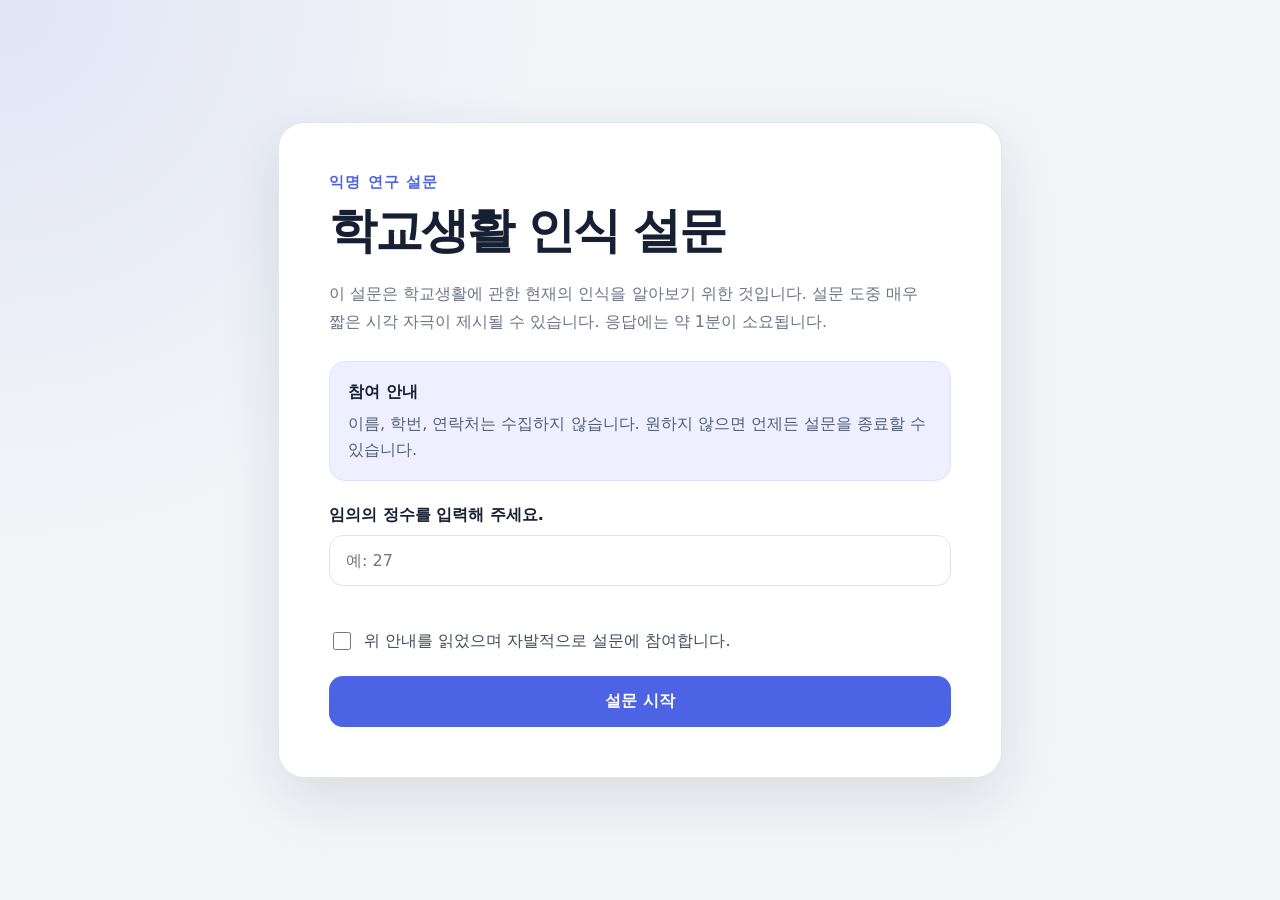
==== index.html @ a40dfb03 "Add files via upload" ====
<!DOCTYPE html>
<html lang="ko">
<head>
  <meta charset="UTF-8" />
  <meta name="viewport" content="width=device-width, initial-scale=1.0" />
  <meta name="description" content="감정 전염 연구를 위한 익명 설문" />
  <title>학교생활 인식 설문</title>
  <link rel="stylesheet" href="style.css" />
</head>
<body>
  <main class="app-shell">
    <section id="introScreen" class="card screen active" aria-labelledby="introTitle">
      <p class="eyebrow">익명 연구 설문</p>
      <h1 id="introTitle">학교생활 인식 설문</h1>
      <p class="intro-copy">
        이 설문은 학교생활에 관한 현재의 인식을 알아보기 위한 것입니다.
        설문 도중 매우 짧은 시각 자극이 제시될 수 있습니다. 응답에는 약 1분이 소요됩니다.
      </p>

      <div class="notice-box">
        <strong>참여 안내</strong>
        <p>이름, 학번, 연락처는 수집하지 않습니다. 원하지 않으면 언제든 설문을 종료할 수 있습니다.</p>
      </div>

      <label class="field-label" for="participantNumber">임의의 정수를 입력해 주세요.</label>
      <input
        id="participantNumber"
        class="number-input"
        type="number"
        inputmode="numeric"
        step="1"
        placeholder="예: 27"
        autocomplete="off"
      />
      <p id="numberError" class="error-text" role="alert" aria-live="polite"></p>

      <label class="consent-row">
        <input id="consentCheck" type="checkbox" />
        <span>위 안내를 읽었으며 자발적으로 설문에 참여합니다.</span>
      </label>

      <button id="startButton" class="primary-button" type="button">설문 시작</button>
    </section>

    <section id="surveyScreen" class="card screen" aria-labelledby="questionText">
      <div class="progress-wrap" aria-label="설문 진행률">
        <div class="progress-meta">
          <span id="progressText">1 / 5</span>
          <span>한 문항씩 응답해 주세요</span>
        </div>
        <div class="progress-track" aria-hidden="true">
          <div id="progressBar" class="progress-bar"></div>
        </div>
      </div>

      <p id="questionNumber" class="question-number">문항 1</p>
      <h2 id="questionText" class="question-text"></h2>
      <p class="scale-instruction">현재 생각과 가장 가까운 숫자를 선택해 주세요.</p>

      <div id="scaleButtons" class="scale-grid" role="radiogroup" aria-label="1점부터 10점까지 선택"></div>

      <div class="scale-labels" aria-hidden="true">
        <span><strong>1</strong><br />매우 그렇지 않다</span>
        <span><strong>10</strong><br />매우 그렇다</span>
      </div>

      <button id="nextButton" class="primary-button" type="button" disabled>다음</button>
    </section>

    <section id="completeScreen" class="card screen" aria-labelledby="completeTitle">
      <p class="eyebrow">응답 완료</p>
      <h1 id="completeTitle">참여해 주셔서 감사합니다.</h1>
      <p id="submitStatus" class="intro-copy" aria-live="polite">응답을 처리하고 있습니다.</p>

      <div class="notice-box debrief-box">
        <strong>사후 안내</strong>
        <p>
          이 설문은 짧게 제시되는 얼굴 표정이 이후의 학교생활 평가에 영향을 주는지 탐색하기 위한 연구입니다.
          해당 자극은 참가자에게 위해를 주기 위한 것이 아니며, 불편함이 남는다면 연구 담당 교사에게 알려 주세요.
        </p>
      </div>

      <button id="downloadButton" class="secondary-button hidden" type="button">내 응답 파일 저장</button>
      <button id="restartButton" class="text-button" type="button">처음으로 돌아가기</button>
    </section>
  </main>

  <div id="primeOverlay" class="prime-overlay" aria-hidden="true">
    <img id="primeImage" src="" alt="짧게 제시되는 얼굴 표정 자극" />
  </div>

  <script src="script.js"></script>
</body>
</html>
---- style.css ----
:root {
  --bg: #f3f5f8;
  --card: #ffffff;
  --text: #172033;
  --muted: #6c7485;
  --line: #dfe4ec;
  --accent: #4d63e6;
  --accent-dark: #3549c5;
  --accent-soft: #eef0ff;
  --danger: #c43e4f;
  --shadow: 0 20px 60px rgba(28, 39, 67, 0.12);
}

* {
  box-sizing: border-box;
}

html,
body {
  min-height: 100%;
}

body {
  margin: 0;
  font-family: "Pretendard", "Noto Sans KR", system-ui, -apple-system, BlinkMacSystemFont, "Segoe UI", sans-serif;
  color: var(--text);
  background:
    radial-gradient(circle at top left, rgba(77, 99, 230, 0.11), transparent 34rem),
    var(--bg);
}

button,
input {
  font: inherit;
}

button {
  -webkit-tap-highlight-color: transparent;
}

.app-shell {
  width: min(100%, 760px);
  margin: 0 auto;
  min-height: 100vh;
  padding: 32px 18px;
  display: grid;
  align-items: center;
}

.card {
  width: 100%;
  padding: clamp(26px, 5vw, 50px);
  background: var(--card);
  border: 1px solid rgba(223, 228, 236, 0.92);
  border-radius: 26px;
  box-shadow: var(--shadow);
}

.screen {
  display: none;
}

.screen.active {
  display: block;
  animation: rise 240ms ease both;
}

@keyframes rise {
  from {
    opacity: 0;
    transform: translateY(8px);
  }
  to {
    opacity: 1;
    transform: translateY(0);
  }
}

.eyebrow,
.question-number {
  margin: 0 0 10px;
  color: var(--accent);
  font-size: 0.92rem;
  font-weight: 800;
  letter-spacing: 0.08em;
}

h1,
h2,
p {
  word-break: keep-all;
}

h1 {
  margin: 0;
  font-size: clamp(2rem, 6vw, 3rem);
  line-height: 1.2;
  letter-spacing: -0.045em;
}

.intro-copy {
  margin: 20px 0 0;
  color: var(--muted);
  font-size: 1rem;
  line-height: 1.8;
}

.notice-box {
  margin: 24px 0;
  padding: 17px 18px;
  border: 1px solid #dfe3ff;
  border-radius: 16px;
  background: var(--accent-soft);
  line-height: 1.65;
}

.notice-box p {
  margin: 5px 0 0;
  color: #525d76;
}

.debrief-box {
  background: #f7f8fb;
  border-color: var(--line);
}

.field-label {
  display: block;
  margin: 4px 0 9px;
  font-weight: 750;
}

.number-input {
  width: 100%;
  padding: 15px 16px;
  border: 1px solid var(--line);
  border-radius: 14px;
  outline: none;
  color: var(--text);
  background: #fff;
  transition: border-color 160ms ease, box-shadow 160ms ease;
}

.number-input:focus {
  border-color: var(--accent);
  box-shadow: 0 0 0 4px rgba(77, 99, 230, 0.12);
}

.error-text {
  min-height: 1.4em;
  margin: 7px 0 0;
  color: var(--danger);
  font-size: 0.88rem;
}

.consent-row {
  display: flex;
  gap: 10px;
  align-items: flex-start;
  margin: 16px 0 22px;
  color: #424b5d;
  line-height: 1.55;
  cursor: pointer;
}

.consent-row input {
  width: 18px;
  height: 18px;
  margin-top: 3px;
  accent-color: var(--accent);
}

.primary-button,
.secondary-button,
.text-button {
  width: 100%;
  border: 0;
  border-radius: 14px;
  cursor: pointer;
  transition: transform 140ms ease, opacity 140ms ease, background 140ms ease;
}

.primary-button {
  padding: 15px 20px;
  color: #fff;
  background: var(--accent);
  font-weight: 800;
}

.primary-button:hover:not(:disabled) {
  background: var(--accent-dark);
  transform: translateY(-1px);
}

.primary-button:disabled {
  opacity: 0.42;
  cursor: not-allowed;
}

.secondary-button {
  margin-top: 8px;
  padding: 14px 20px;
  color: var(--accent-dark);
  background: var(--accent-soft);
  font-weight: 800;
}

.text-button {
  margin-top: 10px;
  padding: 12px;
  color: var(--muted);
  background: transparent;
  font-weight: 700;
}

.progress-wrap {
  margin-bottom: 36px;
}

.progress-meta {
  display: flex;
  justify-content: space-between;
  gap: 16px;
  margin-bottom: 10px;
  color: var(--muted);
  font-size: 0.88rem;
}

.progress-meta span:first-child {
  color: var(--accent);
  font-weight: 800;
}

.progress-track {
  height: 8px;
  overflow: hidden;
  background: #e9ecf3;
  border-radius: 999px;
}

.progress-bar {
  width: 20%;
  height: 100%;
  background: var(--accent);
  border-radius: inherit;
  transition: width 260ms ease;
}

.question-text {
  min-height: 4.4em;
  margin: 0;
  font-size: clamp(1.45rem, 4vw, 2rem);
  line-height: 1.45;
  letter-spacing: -0.035em;
}

.scale-instruction {
  margin: 12px 0 22px;
  color: var(--muted);
}

.scale-grid {
  display: grid;
  grid-template-columns: repeat(5, minmax(44px, 1fr));
  gap: 14px;
  max-width: 540px;
  margin: 0 auto;
}

.scale-button {
  aspect-ratio: 1;
  width: 100%;
  max-width: 72px;
  justify-self: center;
  border: 2px solid var(--line);
  border-radius: 50%;
  color: #485164;
  background: #fff;
  font-weight: 850;
  cursor: pointer;
  transition: transform 130ms ease, border-color 130ms ease, color 130ms ease, background 130ms ease;
}

.scale-button:hover {
  border-color: #9da8ee;
  transform: scale(1.04);
}

.scale-button.selected {
  border-color: var(--accent);
  color: #fff;
  background: var(--accent);
  transform: scale(1.05);
}

.scale-button:focus-visible,
.primary-button:focus-visible,
.secondary-button:focus-visible,
.text-button:focus-visible {
  outline: 4px solid rgba(77, 99, 230, 0.2);
  outline-offset: 3px;
}

.scale-labels {
  display: flex;
  justify-content: space-between;
  margin: 17px 0 28px;
  color: var(--muted);
  font-size: 0.84rem;
  line-height: 1.45;
}

.scale-labels span:last-child {
  text-align: right;
}

.prime-overlay {
  position: fixed;
  inset: 0;
  z-index: 9999;
  display: none;
  align-items: center;
  justify-content: center;
  background: #000;
}

.prime-overlay.visible {
  display: flex;
}

.prime-overlay img {
  width: min(100vw, 900px);
  height: 100vh;
  object-fit: contain;
  background: #000;
}

.hidden {
  display: none !important;
}

@media (max-width: 520px) {
  .app-shell {
    padding: 14px;
  }

  .card {
    padding: 26px 20px;
    border-radius: 22px;
  }

  .scale-grid {
    gap: 10px;
  }

  .progress-meta span:last-child {
    display: none;
  }

  .question-text {
    min-height: 6.2em;
  }
}

@media (prefers-reduced-motion: reduce) {
  *,
  *::before,
  *::after {
    scroll-behavior: auto !important;
    animation-duration: 0.01ms !important;
    animation-iteration-count: 1 !important;
    transition-duration: 0.01ms !important;
  }
}
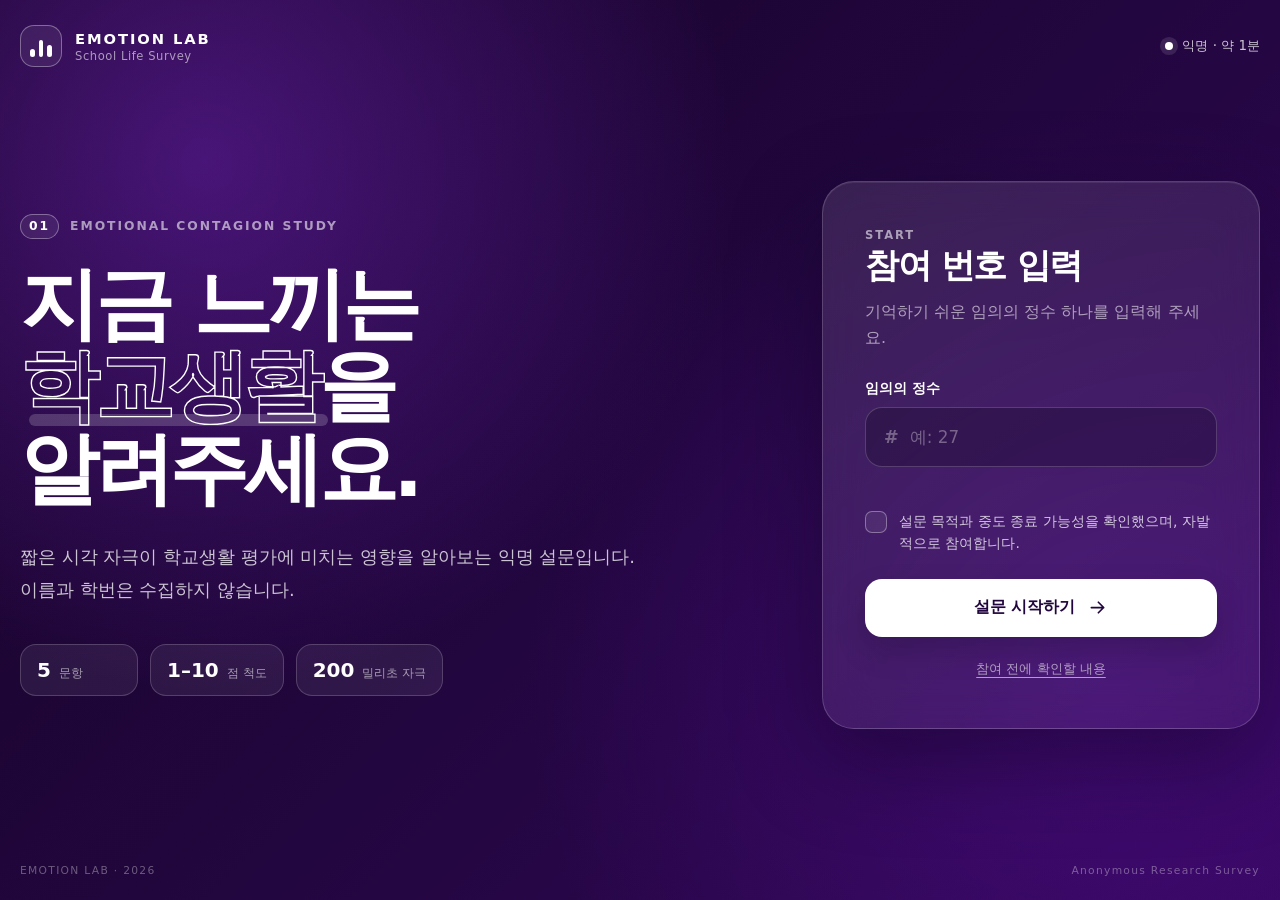
==== commit cd6d2f00: "Add files via upload" ====
--- a/index.html
+++ b/index.html
@@ -3,92 +3,1757 @@
 <head>
   <meta charset="UTF-8" />
   <meta name="viewport" content="width=device-width, initial-scale=1.0" />
-  <meta name="description" content="감정 전염 연구를 위한 익명 설문" />
-  <title>학교생활 인식 설문</title>
-  <link rel="stylesheet" href="style.css" />
+  <meta name="theme-color" content="#21063d" />
+  <meta name="description" content="감정 전염 연구를 위한 익명 학교생활 인식 설문" />
+  <title>학교생활 인식 설문 | Emotional Contagion Study</title>
+  <style>
+:root {
+  --purple-950: #160326;
+  --purple-900: #21063d;
+  --purple-850: #2a0750;
+  --purple-800: #350866;
+  --purple-700: #4b0d87;
+  --purple-600: #6415ad;
+  --white: #ffffff;
+  --white-92: rgba(255, 255, 255, 0.92);
+  --white-76: rgba(255, 255, 255, 0.76);
+  --white-58: rgba(255, 255, 255, 0.58);
+  --white-34: rgba(255, 255, 255, 0.34);
+  --white-18: rgba(255, 255, 255, 0.18);
+  --white-11: rgba(255, 255, 255, 0.11);
+  --white-07: rgba(255, 255, 255, 0.07);
+  --danger: #ffd5df;
+  --shadow: 0 30px 90px rgba(8, 0, 18, 0.42);
+  --radius-xl: 32px;
+  --radius-lg: 24px;
+}
+
+* {
+  box-sizing: border-box;
+}
+
+html {
+  min-height: 100%;
+  background: var(--purple-950);
+}
+
+body {
+  min-height: 100vh;
+  margin: 0;
+  overflow-x: hidden;
+  color: var(--white);
+  background:
+    radial-gradient(circle at 16% 18%, rgba(123, 40, 200, 0.48), transparent 33rem),
+    radial-gradient(circle at 86% 76%, rgba(91, 16, 159, 0.42), transparent 36rem),
+    linear-gradient(135deg, var(--purple-950) 0%, var(--purple-900) 48%, #310657 100%);
+  font-family: "Pretendard", "Noto Sans KR", system-ui, -apple-system, BlinkMacSystemFont, "Segoe UI", sans-serif;
+}
+
+button,
+input {
+  font: inherit;
+}
+
+button {
+  color: inherit;
+  -webkit-tap-highlight-color: transparent;
+}
+
+button,
+a,
+label {
+  -webkit-user-select: none;
+  user-select: none;
+}
+
+.ambient {
+  position: fixed;
+  z-index: -2;
+  border-radius: 50%;
+  filter: blur(12px);
+  pointer-events: none;
+}
+
+.ambient-one {
+  top: -18rem;
+  right: -14rem;
+  width: 42rem;
+  height: 42rem;
+  border: 1px solid var(--white-18);
+  box-shadow: inset 0 0 100px var(--white-07);
+}
+
+.ambient-two {
+  left: -18rem;
+  bottom: -22rem;
+  width: 45rem;
+  height: 45rem;
+  border: 1px solid var(--white-11);
+  box-shadow: inset 0 0 130px rgba(121, 38, 206, 0.16);
+}
+
+.grain {
+  position: fixed;
+  inset: 0;
+  z-index: -1;
+  opacity: 0.23;
+  pointer-events: none;
+  background-image: url("data:image/svg+xml,%3Csvg viewBox='0 0 180 180' xmlns='http://www.w3.org/2000/svg'%3E%3Cfilter id='n'%3E%3CfeTurbulence type='fractalNoise' baseFrequency='.9' numOctaves='3' stitchTiles='stitch'/%3E%3C/filter%3E%3Crect width='100%25' height='100%25' filter='url(%23n)' opacity='.12'/%3E%3C/svg%3E");
+}
+
+.site-header,
+.site-footer,
+.app-stage {
+  width: min(100% - 40px, 1280px);
+  margin-inline: auto;
+}
+
+.site-header {
+  min-height: 92px;
+  display: flex;
+  align-items: center;
+  justify-content: space-between;
+  gap: 20px;
+}
+
+.brand {
+  display: inline-flex;
+  align-items: center;
+  gap: 13px;
+  color: var(--white);
+  text-decoration: none;
+}
+
+.brand-mark {
+  width: 42px;
+  height: 42px;
+  display: grid;
+  grid-template-columns: repeat(3, 1fr);
+  align-items: end;
+  gap: 4px;
+  padding: 9px;
+  border: 1px solid var(--white-34);
+  border-radius: 14px;
+  background: var(--white-07);
+  backdrop-filter: blur(12px);
+}
+
+.brand-mark span {
+  display: block;
+  border-radius: 999px;
+  background: var(--white);
+}
+
+.brand-mark span:nth-child(1) { height: 38%; }
+.brand-mark span:nth-child(2) { height: 78%; }
+.brand-mark span:nth-child(3) { height: 56%; }
+
+.brand-copy {
+  display: grid;
+  gap: 2px;
+}
+
+.brand-copy strong {
+  font-size: 0.92rem;
+  letter-spacing: 0.13em;
+}
+
+.brand-copy small {
+  color: var(--white-58);
+  font-size: 0.72rem;
+  letter-spacing: 0.05em;
+}
+
+.header-status {
+  display: flex;
+  align-items: center;
+  gap: 9px;
+  color: var(--white-76);
+  font-size: 0.84rem;
+}
+
+.status-dot {
+  width: 8px;
+  height: 8px;
+  border-radius: 50%;
+  background: var(--white);
+  box-shadow: 0 0 0 5px var(--white-11);
+}
+
+.app-stage {
+  min-height: calc(100vh - 152px);
+  display: grid;
+  align-items: center;
+  padding: 20px 0 42px;
+}
+
+.screen {
+  display: none;
+  width: 100%;
+}
+
+.screen.active {
+  display: block;
+  animation: screenIn 420ms cubic-bezier(.22, .8, .26, 1) both;
+}
+
+.screen.leaving {
+  display: block;
+  animation: screenOut 190ms ease both;
+}
+
+@keyframes screenIn {
+  from { opacity: 0; transform: translateY(18px) scale(.99); }
+  to { opacity: 1; transform: translateY(0) scale(1); }
+}
+
+@keyframes screenOut {
+  to { opacity: 0; transform: translateY(-8px); }
+}
+
+.glass-panel {
+  border: 1px solid var(--white-18);
+  background: linear-gradient(145deg, var(--white-11), rgba(255,255,255,.055));
+  box-shadow: var(--shadow), inset 0 1px 0 rgba(255,255,255,.08);
+  backdrop-filter: blur(22px);
+  -webkit-backdrop-filter: blur(22px);
+}
+
+.intro-layout {
+  display: grid;
+  grid-template-columns: minmax(0, 1.15fr) minmax(360px, .72fr);
+  gap: clamp(42px, 8vw, 110px);
+  align-items: center;
+}
+
+.hero-copy {
+  padding: 32px 0;
+}
+
+.kicker {
+  display: flex;
+  align-items: center;
+  gap: 11px;
+  margin: 0 0 24px;
+  color: var(--white-58);
+  font-size: 0.77rem;
+  font-weight: 800;
+  letter-spacing: 0.16em;
+}
+
+.kicker span {
+  display: inline-grid;
+  place-items: center;
+  min-width: 34px;
+  height: 25px;
+  padding: 0 8px;
+  border: 1px solid var(--white-34);
+  border-radius: 999px;
+  color: var(--white);
+  background: var(--white-07);
+}
+
+.kicker.centered {
+  justify-content: center;
+}
+
+.hero-copy h1,
+.complete-panel h1 {
+  margin: 0;
+  word-break: keep-all;
+  letter-spacing: -0.055em;
+}
+
+.hero-copy h1 {
+  max-width: 760px;
+  font-size: clamp(3rem, 6.2vw, 6.2rem);
+  line-height: 1.04;
+  font-weight: 760;
+}
+
+.hero-copy h1 span {
+  position: relative;
+  display: inline-block;
+  color: transparent;
+  -webkit-text-stroke: 1.4px var(--white);
+}
+
+.hero-copy h1 span::after {
+  content: "";
+  position: absolute;
+  left: 3%;
+  right: -3%;
+  bottom: 2%;
+  height: 15%;
+  z-index: -1;
+  border-radius: 999px;
+  background: var(--white-18);
+}
+
+.hero-description {
+  max-width: 640px;
+  margin: 30px 0 0;
+  color: var(--white-76);
+  font-size: clamp(.98rem, 1.6vw, 1.12rem);
+  line-height: 1.85;
+  word-break: keep-all;
+}
+
+.feature-row {
+  display: flex;
+  flex-wrap: wrap;
+  gap: 12px;
+  margin-top: 38px;
+}
+
+.feature-chip {
+  min-width: 118px;
+  display: flex;
+  align-items: baseline;
+  gap: 8px;
+  padding: 13px 16px;
+  border: 1px solid var(--white-18);
+  border-radius: 16px;
+  background: var(--white-07);
+}
+
+.feature-chip strong {
+  font-size: 1.25rem;
+}
+
+.feature-chip span {
+  color: var(--white-58);
+  font-size: .76rem;
+}
+
+.start-panel {
+  padding: clamp(28px, 4vw, 42px);
+  border-radius: var(--radius-xl);
+}
+
+.panel-heading {
+  margin-bottom: 30px;
+}
+
+.panel-step,
+.sidebar-label {
+  margin: 0 0 10px;
+  color: var(--white-58);
+  font-size: .72rem;
+  font-weight: 850;
+  letter-spacing: .17em;
+}
+
+.panel-heading h2,
+.modal-card h2 {
+  margin: 0;
+  font-size: clamp(1.65rem, 3vw, 2.15rem);
+  letter-spacing: -.04em;
+}
+
+.panel-heading p {
+  margin: 10px 0 0;
+  color: var(--white-58);
+  line-height: 1.6;
+}
+
+.input-wrap > label {
+  display: block;
+  margin-bottom: 9px;
+  font-size: .85rem;
+  font-weight: 700;
+}
+
+.input-shell {
+  display: flex;
+  align-items: center;
+  gap: 9px;
+  height: 60px;
+  padding: 0 18px;
+  border: 1px solid var(--white-18);
+  border-radius: 17px;
+  background: rgba(7, 0, 18, .24);
+  transition: border-color 160ms ease, background 160ms ease, box-shadow 160ms ease;
+}
+
+.input-shell:focus-within {
+  border-color: var(--white-76);
+  background: rgba(7, 0, 18, .38);
+  box-shadow: 0 0 0 4px var(--white-07);
+}
+
+.input-shell > span {
+  color: var(--white-34);
+  font-size: 1.1rem;
+  font-weight: 800;
+}
+
+.input-shell input {
+  min-width: 0;
+  flex: 1;
+  border: 0;
+  outline: 0;
+  color: var(--white);
+  background: transparent;
+  font-size: 1.05rem;
+}
+
+.input-shell input::placeholder {
+  color: var(--white-34);
+}
+
+.input-shell input::-webkit-outer-spin-button,
+.input-shell input::-webkit-inner-spin-button {
+  margin: 0;
+  -webkit-appearance: none;
+}
+
+.error-text {
+  min-height: 1.35em;
+  margin: 7px 0 0;
+  color: var(--danger);
+  font-size: .82rem;
+}
+
+.consent-row {
+  position: relative;
+  display: grid;
+  grid-template-columns: 22px 1fr;
+  gap: 12px;
+  margin: 18px 0 24px;
+  color: var(--white-76);
+  font-size: .87rem;
+  line-height: 1.6;
+  cursor: pointer;
+}
+
+.consent-row input {
+  position: absolute;
+  opacity: 0;
+  pointer-events: none;
+}
+
+.custom-check {
+  width: 22px;
+  height: 22px;
+  margin-top: 1px;
+  border: 1px solid var(--white-34);
+  border-radius: 7px;
+  background: var(--white-07);
+  transition: background 150ms ease, border-color 150ms ease, transform 150ms ease;
+}
+
+.consent-row input:checked + .custom-check {
+  border-color: var(--white);
+  background: var(--white);
+  transform: scale(.96);
+}
+
+.consent-row input:checked + .custom-check::after {
+  content: "";
+  display: block;
+  width: 8px;
+  height: 4px;
+  margin: 6px 0 0 5px;
+  border-left: 2px solid var(--purple-800);
+  border-bottom: 2px solid var(--purple-800);
+  transform: rotate(-45deg);
+}
+
+.cta-button,
+.next-button,
+.secondary-button,
+.ghost-button,
+.modal-confirm {
+  border: 0;
+  cursor: pointer;
+  transition: transform 150ms ease, opacity 150ms ease, background 150ms ease, box-shadow 150ms ease;
+}
+
+.cta-button,
+.next-button {
+  display: flex;
+  align-items: center;
+  justify-content: center;
+  gap: 12px;
+  color: var(--purple-900);
+  background: var(--white);
+  font-weight: 850;
+  box-shadow: 0 14px 30px rgba(8, 0, 18, .18);
+}
+
+.cta-button {
+  width: 100%;
+  min-height: 58px;
+  border-radius: 17px;
+}
+
+.cta-button svg,
+.next-button svg {
+  width: 21px;
+  fill: none;
+  stroke: currentColor;
+  stroke-width: 2;
+  stroke-linecap: round;
+  stroke-linejoin: round;
+}
+
+.cta-button:hover,
+.next-button:hover:not(:disabled) {
+  transform: translateY(-2px);
+  box-shadow: 0 18px 34px rgba(8, 0, 18, .24);
+}
+
+.info-link {
+  width: 100%;
+  margin-top: 15px;
+  padding: 8px;
+  border: 0;
+  color: var(--white-58);
+  background: transparent;
+  font-size: .82rem;
+  text-decoration: underline;
+  text-underline-offset: 4px;
+  cursor: pointer;
+}
+
+.survey-screen {
+  max-width: 1160px;
+  margin-inline: auto;
+}
+
+.survey-screen.active {
+  display: grid;
+  grid-template-columns: 220px minmax(0, 1fr);
+  gap: 22px;
+  align-items: stretch;
+}
+
+.survey-sidebar,
+.question-panel {
+  border-radius: var(--radius-xl);
+}
+
+.survey-sidebar {
+  min-height: 600px;
+  display: flex;
+  flex-direction: column;
+  padding: 32px 28px;
+}
+
+.progress-count {
+  display: flex;
+  align-items: baseline;
+  margin-top: 6px;
+}
+
+.progress-count strong {
+  font-size: 4.6rem;
+  line-height: 1;
+  letter-spacing: -.08em;
+}
+
+.progress-count span {
+  margin-left: 8px;
+  color: var(--white-34);
+  font-size: 1.05rem;
+  font-weight: 700;
+}
+
+.step-dots {
+  display: grid;
+  gap: 14px;
+  margin: 40px 0;
+}
+
+.step-dot {
+  display: grid;
+  grid-template-columns: 30px 1fr;
+  align-items: center;
+  gap: 12px;
+}
+
+.step-dot::before {
+  content: attr(data-label);
+  display: grid;
+  place-items: center;
+  width: 30px;
+  height: 30px;
+  border: 1px solid var(--white-18);
+  border-radius: 50%;
+  color: var(--white-34);
+  font-size: .68rem;
+  font-weight: 800;
+  transition: all 200ms ease;
+}
+
+.step-dot::after {
+  content: "";
+  height: 1px;
+  background: var(--white-11);
+  transition: background 200ms ease;
+}
+
+.step-dot.done::before,
+.step-dot.active::before {
+  border-color: var(--white);
+  color: var(--purple-900);
+  background: var(--white);
+}
+
+.step-dot.done::after,
+.step-dot.active::after {
+  background: var(--white-58);
+}
+
+.sidebar-note {
+  margin: auto 0 0;
+  color: var(--white-58);
+  font-size: .82rem;
+  line-height: 1.65;
+}
+
+.question-panel {
+  min-height: 600px;
+  display: flex;
+  flex-direction: column;
+  padding: clamp(30px, 4vw, 50px);
+}
+
+.question-topline {
+  display: flex;
+  justify-content: space-between;
+  gap: 20px;
+  align-items: center;
+}
+
+.question-number,
+.progress-percent {
+  margin: 0;
+  font-size: .76rem;
+  font-weight: 850;
+  letter-spacing: .14em;
+}
+
+.question-number { color: var(--white-76); }
+.progress-percent { color: var(--white-34); }
+
+.progress-track {
+  height: 2px;
+  margin-top: 16px;
+  overflow: hidden;
+  background: var(--white-11);
+}
+
+.progress-bar {
+  width: 20%;
+  height: 100%;
+  background: var(--white);
+  transition: width 320ms cubic-bezier(.22,.8,.26,1);
+}
+
+.question-body {
+  flex: 1;
+  display: flex;
+  flex-direction: column;
+  justify-content: center;
+  padding: 48px 0 42px;
+}
+
+.question-text {
+  max-width: 820px;
+  min-height: 3.6em;
+  margin: 0;
+  color: var(--white);
+  font-size: clamp(2rem, 4.15vw, 3.65rem);
+  line-height: 1.3;
+  letter-spacing: -.052em;
+  word-break: keep-all;
+}
+
+.scale-instruction {
+  margin: 20px 0 30px;
+  color: var(--white-58);
+  line-height: 1.6;
+}
+
+.scale-area {
+  max-width: 720px;
+}
+
+.scale-end-labels {
+  display: flex;
+  justify-content: space-between;
+  gap: 20px;
+  margin-bottom: 12px;
+  color: var(--white-58);
+  font-size: .76rem;
+}
+
+.scale-grid {
+  display: grid;
+  grid-template-columns: repeat(5, minmax(54px, 1fr));
+  gap: 14px;
+}
+
+.scale-button {
+  aspect-ratio: 1;
+  width: 100%;
+  max-width: 82px;
+  justify-self: center;
+  border: 1px solid var(--white-34);
+  border-radius: 50%;
+  color: var(--white);
+  background: var(--white-07);
+  font-size: clamp(1rem, 2vw, 1.18rem);
+  font-weight: 850;
+  cursor: pointer;
+  transition: transform 150ms ease, color 150ms ease, background 150ms ease, border-color 150ms ease, box-shadow 150ms ease;
+}
+
+.scale-button:hover {
+  border-color: var(--white);
+  background: var(--white-11);
+  transform: translateY(-3px);
+}
+
+.scale-button.selected {
+  border-color: var(--white);
+  color: var(--purple-900);
+  background: var(--white);
+  box-shadow: 0 12px 28px rgba(8,0,18,.22), 0 0 0 5px var(--white-11);
+  transform: translateY(-3px) scale(1.03);
+}
+
+.question-footer {
+  display: flex;
+  align-items: center;
+  justify-content: space-between;
+  gap: 22px;
+  padding-top: 24px;
+  border-top: 1px solid var(--white-11);
+}
+
+.selection-hint {
+  margin: 0;
+  color: var(--white-58);
+  font-size: .82rem;
+}
+
+.next-button {
+  min-width: 176px;
+  min-height: 54px;
+  padding: 0 22px;
+  border-radius: 16px;
+}
+
+.next-button:disabled {
+  color: var(--white-34);
+  background: var(--white-11);
+  box-shadow: none;
+  cursor: not-allowed;
+}
+
+.complete-screen {
+  max-width: 840px;
+  margin-inline: auto;
+}
+
+.complete-panel {
+  padding: clamp(34px, 6vw, 70px);
+  border-radius: var(--radius-xl);
+  text-align: center;
+}
+
+.complete-icon {
+  width: 82px;
+  height: 82px;
+  display: grid;
+  place-items: center;
+  margin: 0 auto 25px;
+  border: 1px solid var(--white-34);
+  border-radius: 50%;
+  background: var(--white);
+  box-shadow: 0 0 0 12px var(--white-07);
+}
+
+.complete-icon svg {
+  width: 46px;
+  fill: none;
+  stroke: var(--purple-800);
+  stroke-width: 4;
+  stroke-linecap: round;
+  stroke-linejoin: round;
+}
+
+.complete-panel h1 {
+  font-size: clamp(2.2rem, 5.5vw, 4.2rem);
+}
+
+.complete-copy {
+  max-width: 620px;
+  margin: 18px auto 0;
+  color: var(--white-76);
+  line-height: 1.75;
+}
+
+.debrief-card {
+  display: grid;
+  grid-template-columns: 54px 1fr;
+  gap: 18px;
+  margin: 38px 0 26px;
+  padding: 22px;
+  border: 1px solid var(--white-18);
+  border-radius: 20px;
+  background: var(--white-07);
+  text-align: left;
+}
+
+.debrief-number {
+  display: grid;
+  place-items: center;
+  width: 54px;
+  height: 54px;
+  border: 1px solid var(--white-34);
+  border-radius: 16px;
+  color: var(--white-76);
+  font-size: .86rem;
+  font-weight: 850;
+}
+
+.debrief-card strong {
+  display: block;
+  margin: 2px 0 7px;
+}
+
+.debrief-card p {
+  margin: 0;
+  color: var(--white-58);
+  font-size: .9rem;
+  line-height: 1.7;
+  word-break: keep-all;
+}
+
+.complete-actions {
+  display: flex;
+  justify-content: center;
+  gap: 12px;
+}
+
+.secondary-button,
+.ghost-button {
+  min-height: 50px;
+  padding: 0 20px;
+  border-radius: 15px;
+  font-weight: 800;
+}
+
+.secondary-button {
+  color: var(--purple-900);
+  background: var(--white);
+}
+
+.ghost-button {
+  border: 1px solid var(--white-18);
+  color: var(--white);
+  background: var(--white-07);
+}
+
+.site-footer {
+  min-height: 60px;
+  display: flex;
+  justify-content: space-between;
+  align-items: center;
+  gap: 20px;
+  color: var(--white-34);
+  font-size: .67rem;
+  letter-spacing: .12em;
+}
+
+.modal {
+  position: fixed;
+  inset: 0;
+  z-index: 500;
+  display: none;
+  place-items: center;
+  padding: 20px;
+}
+
+.modal.open {
+  display: grid;
+}
+
+.modal-backdrop {
+  position: absolute;
+  inset: 0;
+  background: rgba(8,0,18,.72);
+  backdrop-filter: blur(10px);
+}
+
+.modal-card {
+  position: relative;
+  z-index: 1;
+  width: min(100%, 560px);
+  padding: 34px;
+  border: 1px solid var(--white-18);
+  border-radius: 27px;
+  background: linear-gradient(145deg, #3a0869, #21063d);
+  box-shadow: var(--shadow);
+  animation: modalIn 220ms ease both;
+}
+
+@keyframes modalIn {
+  from { opacity: 0; transform: scale(.97) translateY(8px); }
+  to { opacity: 1; transform: scale(1) translateY(0); }
+}
+
+.modal-close {
+  position: absolute;
+  top: 17px;
+  right: 17px;
+  width: 38px;
+  height: 38px;
+  border: 1px solid var(--white-18);
+  border-radius: 50%;
+  color: var(--white-76);
+  background: var(--white-07);
+  font-size: 1.35rem;
+  cursor: pointer;
+}
+
+.notice-list {
+  display: grid;
+  gap: 13px;
+  margin: 26px 0;
+}
+
+.notice-list > div {
+  display: grid;
+  grid-template-columns: 40px 1fr;
+  gap: 12px;
+  align-items: start;
+  padding: 14px;
+  border: 1px solid var(--white-11);
+  border-radius: 16px;
+  background: var(--white-07);
+}
+
+.notice-list span {
+  color: var(--white-58);
+  font-size: .7rem;
+  font-weight: 850;
+  letter-spacing: .1em;
+}
+
+.notice-list p {
+  margin: 0;
+  color: var(--white-76);
+  font-size: .88rem;
+  line-height: 1.65;
+}
+
+.modal-confirm {
+  width: 100%;
+  min-height: 52px;
+  border-radius: 15px;
+  color: var(--purple-900);
+  background: var(--white);
+  font-weight: 850;
+}
+
+.prime-overlay {
+  position: fixed;
+  inset: 0;
+  z-index: 9999;
+  display: none;
+  align-items: center;
+  justify-content: center;
+  background: #f4f4f4;
+}
+
+.prime-overlay.visible {
+  display: flex;
+}
+
+.prime-overlay img {
+  width: min(100vw, 960px);
+  height: 100vh;
+  object-fit: contain;
+  background: #f4f4f4;
+}
+
+.hidden {
+  display: none !important;
+}
+
+:focus-visible {
+  outline: 3px solid var(--white);
+  outline-offset: 4px;
+}
+
+@media (max-width: 920px) {
+  .app-stage {
+    min-height: auto;
+    padding-top: 34px;
+  }
+
+  .intro-layout {
+    grid-template-columns: 1fr;
+    gap: 28px;
+  }
+
+  .hero-copy {
+    padding: 12px 0 0;
+  }
+
+  .hero-copy h1 {
+    font-size: clamp(3rem, 11vw, 5.5rem);
+  }
+
+  .start-panel {
+    max-width: 640px;
+  }
+
+  .survey-screen.active {
+    grid-template-columns: 1fr;
+  }
+
+  .survey-sidebar {
+    min-height: auto;
+    display: grid;
+    grid-template-columns: auto 1fr;
+    gap: 20px;
+    align-items: center;
+    padding: 22px 24px;
+  }
+
+  .sidebar-label,
+  .sidebar-note {
+    display: none;
+  }
+
+  .progress-count {
+    margin: 0;
+  }
+
+  .progress-count strong {
+    font-size: 2.4rem;
+  }
+
+  .step-dots {
+    grid-template-columns: repeat(5, 1fr);
+    gap: 9px;
+    margin: 0;
+  }
+
+  .step-dot {
+    display: block;
+  }
+
+  .step-dot::before {
+    margin: auto;
+  }
+
+  .step-dot::after {
+    display: none;
+  }
+
+  .question-panel {
+    min-height: 570px;
+  }
+}
+
+@media (max-width: 620px) {
+  .site-header,
+  .site-footer,
+  .app-stage {
+    width: min(100% - 28px, 1280px);
+  }
+
+  .site-header {
+    min-height: 74px;
+  }
+
+  .brand-mark {
+    width: 38px;
+    height: 38px;
+  }
+
+  .brand-copy small,
+  .header-status span:last-child,
+  .site-footer span:last-child {
+    display: none;
+  }
+
+  .app-stage {
+    padding: 12px 0 30px;
+  }
+
+  .hero-copy h1 {
+    font-size: clamp(2.75rem, 14vw, 4.4rem);
+  }
+
+  .hero-description {
+    margin-top: 22px;
+  }
+
+  .feature-row {
+    display: grid;
+    grid-template-columns: repeat(3, 1fr);
+    gap: 8px;
+    margin-top: 28px;
+  }
+
+  .feature-chip {
+    min-width: 0;
+    display: grid;
+    gap: 3px;
+    padding: 11px;
+  }
+
+  .feature-chip strong {
+    font-size: 1.05rem;
+  }
+
+  .start-panel,
+  .survey-sidebar,
+  .question-panel,
+  .complete-panel {
+    border-radius: 24px;
+  }
+
+  .survey-sidebar {
+    grid-template-columns: 52px 1fr;
+    padding: 16px 17px;
+  }
+
+  .progress-count strong {
+    font-size: 2rem;
+  }
+
+  .progress-count span {
+    display: none;
+  }
+
+  .step-dot::before {
+    width: 27px;
+    height: 27px;
+  }
+
+  .question-panel {
+    min-height: 610px;
+    padding: 26px 20px;
+  }
+
+  .question-body {
+    padding: 34px 0 30px;
+  }
+
+  .question-text {
+    min-height: 5.2em;
+    font-size: clamp(1.65rem, 8.6vw, 2.55rem);
+  }
+
+  .scale-end-labels {
+    font-size: .69rem;
+  }
+
+  .scale-grid {
+    gap: 10px;
+  }
+
+  .scale-button {
+    min-width: 0;
+  }
+
+  .question-footer {
+    display: grid;
+  }
+
+  .selection-hint {
+    text-align: center;
+  }
+
+  .next-button {
+    width: 100%;
+  }
+
+  .debrief-card {
+    grid-template-columns: 1fr;
+  }
+
+  .complete-actions {
+    display: grid;
+  }
+
+  .modal-card {
+    padding: 30px 22px 22px;
+  }
+}
+
+@media (prefers-reduced-motion: reduce) {
+  *,
+  *::before,
+  *::after {
+    scroll-behavior: auto !important;
+    animation-duration: .01ms !important;
+    animation-iteration-count: 1 !important;
+    transition-duration: .01ms !important;
+  }
+}
+
+  </style>
+  <!-- PURPLE WEBAPP BUILD 2026-07-11 SINGLE-FILE -->
 </head>
 <body>
-  <main class="app-shell">
-    <section id="introScreen" class="card screen active" aria-labelledby="introTitle">
-      <p class="eyebrow">익명 연구 설문</p>
-      <h1 id="introTitle">학교생활 인식 설문</h1>
-      <p class="intro-copy">
-        이 설문은 학교생활에 관한 현재의 인식을 알아보기 위한 것입니다.
-        설문 도중 매우 짧은 시각 자극이 제시될 수 있습니다. 응답에는 약 1분이 소요됩니다.
-      </p>
-
-      <div class="notice-box">
-        <strong>참여 안내</strong>
-        <p>이름, 학번, 연락처는 수집하지 않습니다. 원하지 않으면 언제든 설문을 종료할 수 있습니다.</p>
+  <div class="ambient ambient-one" aria-hidden="true"></div>
+  <div class="ambient ambient-two" aria-hidden="true"></div>
+  <div class="grain" aria-hidden="true"></div>
+
+  <header class="site-header">
+    <a class="brand" href="#" aria-label="설문 첫 화면">
+      <span class="brand-mark" aria-hidden="true">
+        <span></span><span></span><span></span>
+      </span>
+      <span class="brand-copy">
+        <strong>EMOTION LAB</strong>
+        <small>School Life Survey</small>
+      </span>
+    </a>
+
+    <div class="header-status" aria-label="설문 정보">
+      <span class="status-dot" aria-hidden="true"></span>
+      <span>익명 · 약 1분</span>
+    </div>
+  </header>
+
+  <main class="app-stage">
+    <section id="introScreen" class="screen active intro-screen" aria-labelledby="introTitle">
+      <div class="intro-layout">
+        <div class="hero-copy">
+          <p class="kicker"><span>01</span> EMOTIONAL CONTAGION STUDY</p>
+          <h1 id="introTitle">
+            지금 느끼는<br />
+            <span>학교생활</span>을 알려주세요.
+          </h1>
+          <p class="hero-description">
+            짧은 시각 자극이 학교생활 평가에 미치는 영향을 알아보는 익명 설문입니다.
+            이름과 학번은 수집하지 않습니다.
+          </p>
+
+          <div class="feature-row" aria-label="설문 특징">
+            <div class="feature-chip">
+              <strong>5</strong>
+              <span>문항</span>
+            </div>
+            <div class="feature-chip">
+              <strong>1–10</strong>
+              <span>점 척도</span>
+            </div>
+            <div class="feature-chip">
+              <strong>200</strong>
+              <span>밀리초 자극</span>
+            </div>
+          </div>
+        </div>
+
+        <div class="start-panel glass-panel">
+          <div class="panel-heading">
+            <span class="panel-step">START</span>
+            <h2>참여 번호 입력</h2>
+            <p>기억하기 쉬운 임의의 정수 하나를 입력해 주세요.</p>
+          </div>
+
+          <div class="input-wrap">
+            <label for="participantNumber">임의의 정수</label>
+            <div class="input-shell">
+              <span aria-hidden="true">#</span>
+              <input
+                id="participantNumber"
+                type="number"
+                inputmode="numeric"
+                step="1"
+                placeholder="예: 27"
+                autocomplete="off"
+              />
+            </div>
+            <p id="numberError" class="error-text" role="alert" aria-live="polite"></p>
+          </div>
+
+          <label class="consent-row">
+            <input id="consentCheck" type="checkbox" />
+            <span class="custom-check" aria-hidden="true"></span>
+            <span>
+              설문 목적과 중도 종료 가능성을 확인했으며,
+              자발적으로 참여합니다.
+            </span>
+          </label>
+
+          <button id="startButton" class="cta-button" type="button">
+            <span>설문 시작하기</span>
+            <svg viewBox="0 0 24 24" aria-hidden="true">
+              <path d="M5 12h14M13 6l6 6-6 6" />
+            </svg>
+          </button>
+
+          <button id="openInfoButton" class="info-link" type="button" aria-expanded="false">
+            참여 전에 확인할 내용
+          </button>
+        </div>
       </div>
-
-      <label class="field-label" for="participantNumber">임의의 정수를 입력해 주세요.</label>
-      <input
-        id="participantNumber"
-        class="number-input"
-        type="number"
-        inputmode="numeric"
-        step="1"
-        placeholder="예: 27"
-        autocomplete="off"
-      />
-      <p id="numberError" class="error-text" role="alert" aria-live="polite"></p>
-
-      <label class="consent-row">
-        <input id="consentCheck" type="checkbox" />
-        <span>위 안내를 읽었으며 자발적으로 설문에 참여합니다.</span>
-      </label>
-
-      <button id="startButton" class="primary-button" type="button">설문 시작</button>
     </section>
 
-    <section id="surveyScreen" class="card screen" aria-labelledby="questionText">
-      <div class="progress-wrap" aria-label="설문 진행률">
-        <div class="progress-meta">
-          <span id="progressText">1 / 5</span>
-          <span>한 문항씩 응답해 주세요</span>
+    <section id="surveyScreen" class="screen survey-screen" aria-labelledby="questionText">
+      <aside class="survey-sidebar glass-panel" aria-label="설문 진행 단계">
+        <p class="sidebar-label">PROGRESS</p>
+        <div class="progress-count">
+          <strong id="progressCurrent">01</strong>
+          <span>/ 05</span>
         </div>
+        <div id="stepDots" class="step-dots" aria-hidden="true"></div>
+        <p class="sidebar-note">
+          한 문항에 하나의 번호만 선택할 수 있습니다.
+        </p>
+      </aside>
+
+      <div class="question-panel glass-panel">
+        <div class="question-topline">
+          <p id="questionNumber" class="question-number">QUESTION 01</p>
+          <p id="progressPercent" class="progress-percent">20%</p>
+        </div>
+
         <div class="progress-track" aria-hidden="true">
           <div id="progressBar" class="progress-bar"></div>
         </div>
+
+        <div class="question-body">
+          <h2 id="questionText" class="question-text"></h2>
+          <p class="scale-instruction">현재 생각과 가장 가까운 숫자를 선택해 주세요.</p>
+
+          <div class="scale-area">
+            <div class="scale-end-labels" aria-hidden="true">
+              <span>매우 그렇지 않다</span>
+              <span>매우 그렇다</span>
+            </div>
+            <div id="scaleButtons" class="scale-grid" role="radiogroup" aria-label="1점부터 10점까지 선택"></div>
+          </div>
+        </div>
+
+        <div class="question-footer">
+          <p id="selectionHint" class="selection-hint">번호를 선택하면 다음 버튼이 활성화됩니다.</p>
+          <button id="nextButton" class="next-button" type="button" disabled>
+            <span>다음 문항</span>
+            <svg viewBox="0 0 24 24" aria-hidden="true">
+              <path d="M5 12h14M13 6l6 6-6 6" />
+            </svg>
+          </button>
+        </div>
       </div>
-
-      <p id="questionNumber" class="question-number">문항 1</p>
-      <h2 id="questionText" class="question-text"></h2>
-      <p class="scale-instruction">현재 생각과 가장 가까운 숫자를 선택해 주세요.</p>
-
-      <div id="scaleButtons" class="scale-grid" role="radiogroup" aria-label="1점부터 10점까지 선택"></div>
-
-      <div class="scale-labels" aria-hidden="true">
-        <span><strong>1</strong><br />매우 그렇지 않다</span>
-        <span><strong>10</strong><br />매우 그렇다</span>
+    </section>
+
+    <section id="completeScreen" class="screen complete-screen" aria-labelledby="completeTitle">
+      <div class="complete-panel glass-panel">
+        <div class="complete-icon" aria-hidden="true">
+          <svg viewBox="0 0 64 64">
+            <path d="M17 33.5 27.5 44 48 21" />
+          </svg>
+        </div>
+        <p class="kicker centered"><span>DONE</span> RESPONSE COMPLETE</p>
+        <h1 id="completeTitle">응답이 완료되었습니다.</h1>
+        <p id="submitStatus" class="complete-copy" aria-live="polite">응답을 처리하고 있습니다.</p>
+
+        <div class="debrief-card">
+          <div class="debrief-number">05</div>
+          <div>
+            <strong>사후 안내</strong>
+            <p>
+              본 설문은 짧게 제시되는 얼굴 표정이 이후의 학교생활 평가에 영향을 주는지 탐색합니다.
+              불편함이 남는다면 연구 담당자 또는 담당 교사에게 알려 주세요.
+            </p>
+          </div>
+        </div>
+
+        <div class="complete-actions">
+          <button id="downloadButton" class="secondary-button hidden" type="button">내 응답 파일 저장</button>
+          <button id="restartButton" class="ghost-button" type="button">처음 화면으로</button>
+        </div>
       </div>
-
-      <button id="nextButton" class="primary-button" type="button" disabled>다음</button>
-    </section>
-
-    <section id="completeScreen" class="card screen" aria-labelledby="completeTitle">
-      <p class="eyebrow">응답 완료</p>
-      <h1 id="completeTitle">참여해 주셔서 감사합니다.</h1>
-      <p id="submitStatus" class="intro-copy" aria-live="polite">응답을 처리하고 있습니다.</p>
-
-      <div class="notice-box debrief-box">
-        <strong>사후 안내</strong>
-        <p>
-          이 설문은 짧게 제시되는 얼굴 표정이 이후의 학교생활 평가에 영향을 주는지 탐색하기 위한 연구입니다.
-          해당 자극은 참가자에게 위해를 주기 위한 것이 아니며, 불편함이 남는다면 연구 담당 교사에게 알려 주세요.
-        </p>
-      </div>
-
-      <button id="downloadButton" class="secondary-button hidden" type="button">내 응답 파일 저장</button>
-      <button id="restartButton" class="text-button" type="button">처음으로 돌아가기</button>
     </section>
   </main>
+
+  <footer class="site-footer">
+    <span>EMOTION LAB · 2026</span>
+    <span>Anonymous Research Survey</span>
+  </footer>
+
+  <div id="infoModal" class="modal" aria-hidden="true" role="dialog" aria-modal="true" aria-labelledby="infoTitle">
+    <div class="modal-backdrop" data-close-modal></div>
+    <div class="modal-card">
+      <button id="closeInfoButton" class="modal-close" type="button" aria-label="안내 닫기">×</button>
+      <p class="panel-step">PARTICIPANT NOTICE</p>
+      <h2 id="infoTitle">참여 안내</h2>
+      <div class="notice-list">
+        <div><span>01</span><p>이름, 학번, 연락처 등 개인을 식별할 정보는 입력하지 않습니다.</p></div>
+        <div><span>02</span><p>설문 중 매우 짧은 얼굴 표정 자극이 제시될 수 있습니다.</p></div>
+        <div><span>03</span><p>참여를 원하지 않거나 불편함을 느끼면 언제든 창을 닫을 수 있습니다.</p></div>
+      </div>
+      <button class="modal-confirm" type="button" data-close-modal>확인했습니다</button>
+    </div>
+  </div>
 
   <div id="primeOverlay" class="prime-overlay" aria-hidden="true">
     <img id="primeImage" src="" alt="짧게 제시되는 얼굴 표정 자극" />
   </div>
 
-  <script src="script.js"></script>
+  <script>
+"use strict";
+
+const CONFIG = {
+  // Google Apps Script 웹 앱 주소를 붙여 넣으면 응답이 구글 시트로 전송됩니다.
+  SUBMIT_ENDPOINT: "",
+
+  // "enteredParity": 입력한 정수의 짝·홀수로 조건 배정
+  // "random": 입력값과 무관하게 브라우저가 조건을 무작위 배정
+  ASSIGNMENT_MODE: "enteredParity",
+
+  PRIME_DURATION_MS: 200,
+  HAPPY_IMAGE: "[data-uri]",
+  ANGRY_IMAGE: "[data-uri]"
+};
+
+const QUESTIONS = [
+  "학교 생활은 만족스러운가요?",
+  "학교 생활은 작년에 비해 올해 본인에게 더 즐거움을 주는 방향으로 발전하였나요?",
+  "학교에서 교칙 위반 행위(배달음식, 타방 등)를 하고자 하는 충동이 매일 생겨나나요?",
+  "올해 1학기 본인의 학교 생활 중 후회되는 것이 없나요? (없을수록 높은 번호 선택)",
+  "올해에 비해 내년 본인의 인생이 더 행복해질 것이라고 느끼나요?"
+];
+
+const state = {
+  participantNumber: null,
+  condition: null,
+  currentQuestion: 0,
+  responses: Array(QUESTIONS.length).fill(null),
+  startedAt: null,
+  completedAt: null,
+  resultPayload: null,
+  transitionLocked: false
+};
+
+const introScreen = document.getElementById("introScreen");
+const surveyScreen = document.getElementById("surveyScreen");
+const completeScreen = document.getElementById("completeScreen");
+const participantNumberInput = document.getElementById("participantNumber");
+const numberError = document.getElementById("numberError");
+const consentCheck = document.getElementById("consentCheck");
+const startButton = document.getElementById("startButton");
+const questionNumber = document.getElementById("questionNumber");
+const questionText = document.getElementById("questionText");
+const progressCurrent = document.getElementById("progressCurrent");
+const progressPercent = document.getElementById("progressPercent");
+const progressBar = document.getElementById("progressBar");
+const stepDots = document.getElementById("stepDots");
+const scaleButtons = document.getElementById("scaleButtons");
+const selectionHint = document.getElementById("selectionHint");
+const nextButton = document.getElementById("nextButton");
+const primeOverlay = document.getElementById("primeOverlay");
+const primeImage = document.getElementById("primeImage");
+const submitStatus = document.getElementById("submitStatus");
+const downloadButton = document.getElementById("downloadButton");
+const restartButton = document.getElementById("restartButton");
+const infoModal = document.getElementById("infoModal");
+const openInfoButton = document.getElementById("openInfoButton");
+const closeInfoButton = document.getElementById("closeInfoButton");
+
+preloadImages();
+buildScaleButtons();
+buildStepDots();
+
+startButton.addEventListener("click", startSurvey);
+nextButton.addEventListener("click", handleNext);
+downloadButton.addEventListener("click", downloadResult);
+restartButton.addEventListener("click", () => window.location.reload());
+openInfoButton.addEventListener("click", openInfoModal);
+closeInfoButton.addEventListener("click", closeInfoModal);
+infoModal.querySelectorAll("[data-close-modal]").forEach((element) => {
+  element.addEventListener("click", closeInfoModal);
+});
+
+participantNumberInput.addEventListener("keydown", (event) => {
+  if (event.key === "Enter") startSurvey();
+});
+
+document.addEventListener("keydown", (event) => {
+  if (event.key === "Escape" && infoModal.classList.contains("open")) {
+    closeInfoModal();
+  }
+
+  if (!surveyScreen.classList.contains("active") || state.transitionLocked) return;
+
+  const numericKey = Number(event.key);
+  if (Number.isInteger(numericKey) && numericKey >= 1 && numericKey <= 9) {
+    selectResponse(numericKey);
+  } else if (event.key === "0") {
+    selectResponse(10);
+  } else if (event.key === "Enter" && state.responses[state.currentQuestion] !== null) {
+    handleNext();
+  }
+});
+
+function preloadImages() {
+  [CONFIG.HAPPY_IMAGE, CONFIG.ANGRY_IMAGE].forEach((src) => {
+    const image = new Image();
+    image.src = src;
+  });
+}
+
+function buildScaleButtons() {
+  const fragment = document.createDocumentFragment();
+
+  for (let value = 1; value <= 10; value += 1) {
+    const button = document.createElement("button");
+    button.type = "button";
+    button.className = "scale-button";
+    button.textContent = String(value);
+    button.dataset.value = String(value);
+    button.setAttribute("role", "radio");
+    button.setAttribute("aria-checked", "false");
+    button.setAttribute("aria-label", `${value}점`);
+    button.addEventListener("click", () => selectResponse(value));
+    fragment.appendChild(button);
+  }
+
+  scaleButtons.appendChild(fragment);
+}
+
+function buildStepDots() {
+  const fragment = document.createDocumentFragment();
+
+  QUESTIONS.forEach((_, index) => {
+    const dot = document.createElement("div");
+    dot.className = "step-dot";
+    dot.dataset.label = String(index + 1).padStart(2, "0");
+    fragment.appendChild(dot);
+  });
+
+  stepDots.appendChild(fragment);
+}
+
+function openInfoModal() {
+  infoModal.classList.add("open");
+  infoModal.setAttribute("aria-hidden", "false");
+  openInfoButton.setAttribute("aria-expanded", "true");
+  document.body.style.overflow = "hidden";
+  closeInfoButton.focus();
+}
+
+function closeInfoModal() {
+  infoModal.classList.remove("open");
+  infoModal.setAttribute("aria-hidden", "true");
+  openInfoButton.setAttribute("aria-expanded", "false");
+  document.body.style.overflow = "";
+  openInfoButton.focus();
+}
+
+function startSurvey() {
+  const rawValue = participantNumberInput.value.trim();
+  const numericValue = Number(rawValue);
+
+  numberError.textContent = "";
+
+  if (!rawValue || !Number.isInteger(numericValue)) {
+    numberError.textContent = "소수점이 없는 정수를 입력해 주세요.";
+    participantNumberInput.focus();
+    return;
+  }
+
+  if (!consentCheck.checked) {
+    numberError.textContent = "참여 안내에 동의한 뒤 시작해 주세요.";
+    consentCheck.focus();
+    return;
+  }
+
+  state.participantNumber = numericValue;
+  state.condition = assignCondition(numericValue);
+  state.startedAt = new Date();
+
+  showScreen(surveyScreen);
+  renderQuestion();
+}
+
+function assignCondition(number) {
+  if (CONFIG.ASSIGNMENT_MODE === "random") {
+    const randomBit = window.crypto.getRandomValues(new Uint8Array(1))[0] % 2;
+    return randomBit === 0 ? "happy" : "angry";
+  }
+
+  return Math.abs(number) % 2 === 0 ? "happy" : "angry";
+}
+
+function renderQuestion() {
+  const index = state.currentQuestion;
+  const selectedValue = state.responses[index];
+  const percent = Math.round(((index + 1) / QUESTIONS.length) * 100);
+
+  questionNumber.textContent = `QUESTION ${String(index + 1).padStart(2, "0")}`;
+  questionText.textContent = QUESTIONS[index];
+  progressCurrent.textContent = String(index + 1).padStart(2, "0");
+  progressPercent.textContent = `${percent}%`;
+  progressBar.style.width = `${percent}%`;
+  nextButton.querySelector("span").textContent = index === QUESTIONS.length - 1 ? "응답 제출" : "다음 문항";
+
+  [...stepDots.children].forEach((dot, dotIndex) => {
+    dot.classList.toggle("done", dotIndex < index);
+    dot.classList.toggle("active", dotIndex === index);
+  });
+
+  [...scaleButtons.children].forEach((button) => {
+    const isSelected = Number(button.dataset.value) === selectedValue;
+    button.classList.toggle("selected", isSelected);
+    button.setAttribute("aria-checked", String(isSelected));
+  });
+
+  nextButton.disabled = selectedValue === null;
+  selectionHint.textContent = selectedValue === null
+    ? "번호를 선택하면 다음 버튼이 활성화됩니다."
+    : `${selectedValue}점을 선택했습니다.`;
+}
+
+function selectResponse(value) {
+  if (state.transitionLocked) return;
+  state.responses[state.currentQuestion] = value;
+  renderQuestion();
+}
+
+async function handleNext() {
+  if (state.transitionLocked || state.responses[state.currentQuestion] === null) return;
+
+  if (state.currentQuestion === QUESTIONS.length - 1) {
+    await finishSurvey();
+    return;
+  }
+
+  state.transitionLocked = true;
+  nextButton.disabled = true;
+
+  await showPrime();
+  state.currentQuestion += 1;
+  renderQuestion();
+  pulseQuestionPanel();
+  state.transitionLocked = false;
+  window.scrollTo({ top: 0, behavior: "auto" });
+}
+
+function pulseQuestionPanel() {
+  const panel = document.querySelector(".question-panel");
+  panel.animate(
+    [
+      { opacity: 0.35, transform: "translateY(8px)" },
+      { opacity: 1, transform: "translateY(0)" }
+    ],
+    { duration: 260, easing: "cubic-bezier(.22,.8,.26,1)" }
+  );
+}
+
+function showPrime() {
+  return new Promise((resolve) => {
+    primeImage.src = state.condition === "happy" ? CONFIG.HAPPY_IMAGE : CONFIG.ANGRY_IMAGE;
+    primeOverlay.classList.add("visible");
+    primeOverlay.setAttribute("aria-hidden", "false");
+
+    window.setTimeout(() => {
+      primeOverlay.classList.remove("visible");
+      primeOverlay.setAttribute("aria-hidden", "true");
+      resolve();
+    }, CONFIG.PRIME_DURATION_MS);
+  });
+}
+
+async function finishSurvey() {
+  state.transitionLocked = true;
+  state.completedAt = new Date();
+  state.resultPayload = createPayload();
+
+  showScreen(completeScreen);
+  window.scrollTo({ top: 0, behavior: "auto" });
+
+  if (!CONFIG.SUBMIT_ENDPOINT) {
+    submitStatus.textContent = "응답은 현재 브라우저에서만 처리되었습니다. 중앙 저장 주소를 연결하면 자동으로 연구용 시트에 전송됩니다.";
+    downloadButton.classList.remove("hidden");
+    return;
+  }
+
+  submitStatus.textContent = "응답을 안전하게 전송하고 있습니다.";
+
+  try {
+    await fetch(CONFIG.SUBMIT_ENDPOINT, {
+      method: "POST",
+      mode: "no-cors",
+      headers: {
+        "Content-Type": "text/plain;charset=utf-8"
+      },
+      body: JSON.stringify(state.resultPayload)
+    });
+
+    submitStatus.textContent = "응답 전송을 완료했습니다. 참여해 주셔서 감사합니다.";
+  } catch (error) {
+    console.error(error);
+    submitStatus.textContent = "응답 전송에 실패했습니다. 아래 버튼으로 응답 파일을 저장해 연구 담당자에게 전달해 주세요.";
+    downloadButton.classList.remove("hidden");
+  }
+}
+
+function createPayload() {
+  const rawTotal = state.responses.reduce((sum, value) => sum + value, 0);
+
+  // 3번 문항은 높은 점수가 부정적 경향을 뜻하므로 11 - 응답값으로 역채점합니다.
+  const adjustedResponses = [
+    state.responses[0],
+    state.responses[1],
+    11 - state.responses[2],
+    state.responses[3],
+    state.responses[4]
+  ];
+
+  const adjustedPositivityScore = adjustedResponses.reduce((sum, value) => sum + value, 0);
+
+  return {
+    schemaVersion: 1,
+    participantNumber: state.participantNumber,
+    condition: state.condition,
+    responses: [...state.responses],
+    adjustedResponses,
+    rawTotal,
+    adjustedPositivityScore,
+    startedAt: state.startedAt.toISOString(),
+    completedAt: state.completedAt.toISOString(),
+    durationMs: state.completedAt.getTime() - state.startedAt.getTime()
+  };
+}
+
+function downloadResult() {
+  if (!state.resultPayload) return;
+
+  const blob = new Blob([JSON.stringify(state.resultPayload, null, 2)], {
+    type: "application/json;charset=utf-8"
+  });
+  const url = URL.createObjectURL(blob);
+  const link = document.createElement("a");
+  link.href = url;
+  link.download = `survey-response-${Date.now()}.json`;
+  document.body.appendChild(link);
+  link.click();
+  link.remove();
+  URL.revokeObjectURL(url);
+}
+
+function showScreen(targetScreen) {
+  [introScreen, surveyScreen, completeScreen].forEach((screen) => {
+    screen.classList.remove("active", "leaving");
+  });
+  targetScreen.classList.add("active");
+}
+
+  </script>
 </body>
 </html>
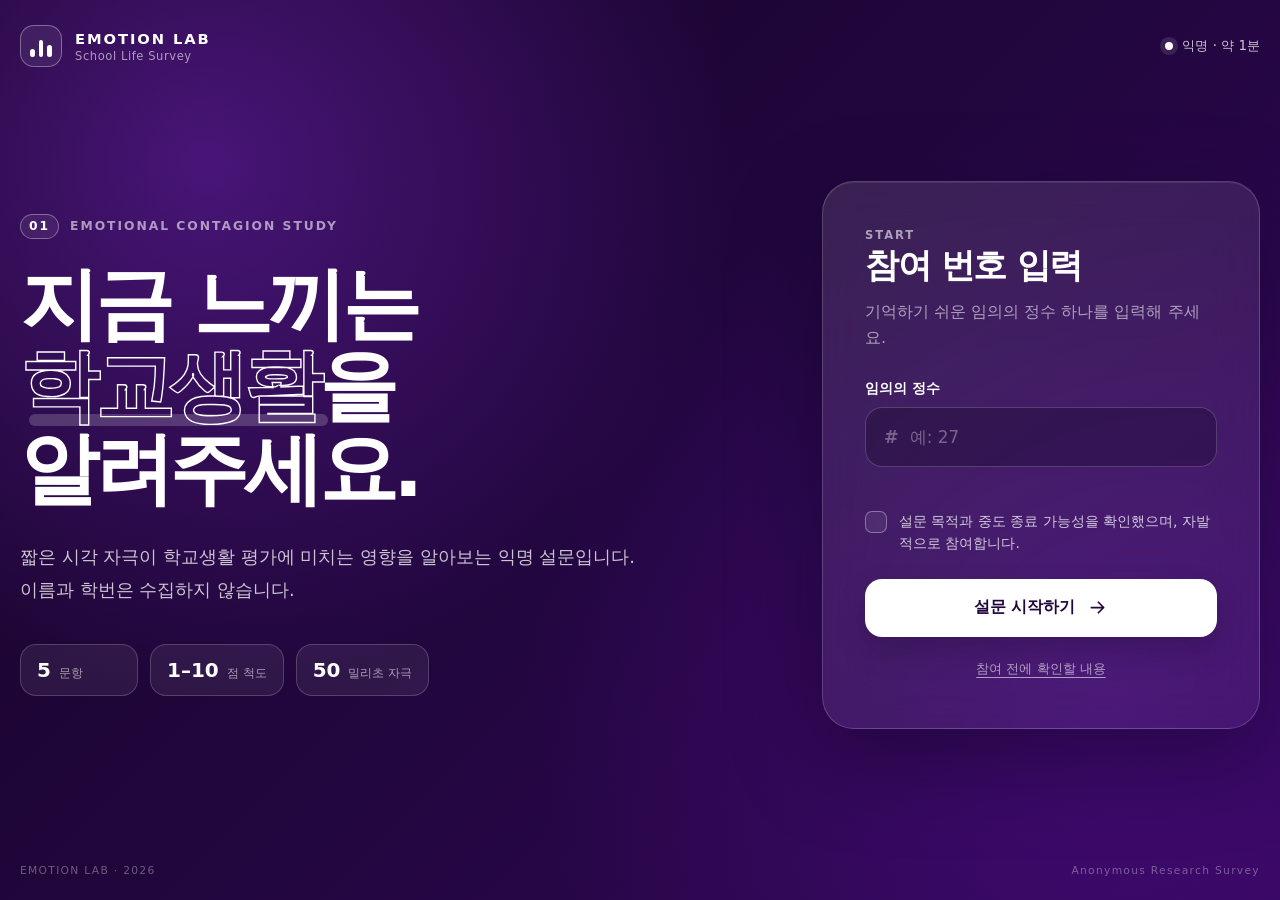
==== commit f09195f0: "Add files via upload" ====
--- a/index.html
+++ b/index.html
@@ -1251,7 +1251,7 @@
               <span>점 척도</span>
             </div>
             <div class="feature-chip">
-              <strong>200</strong>
+              <strong>50</strong>
               <span>밀리초 자극</span>
             </div>
           </div>
@@ -1416,7 +1416,7 @@
   // "random": 입력값과 무관하게 브라우저가 조건을 무작위 배정
   ASSIGNMENT_MODE: "enteredParity",
 
-  PRIME_DURATION_MS: 200,
+  PRIME_DURATION_MS: 50,
   HAPPY_IMAGE: "[data-uri]",
   ANGRY_IMAGE: "[data-uri]"
 };
